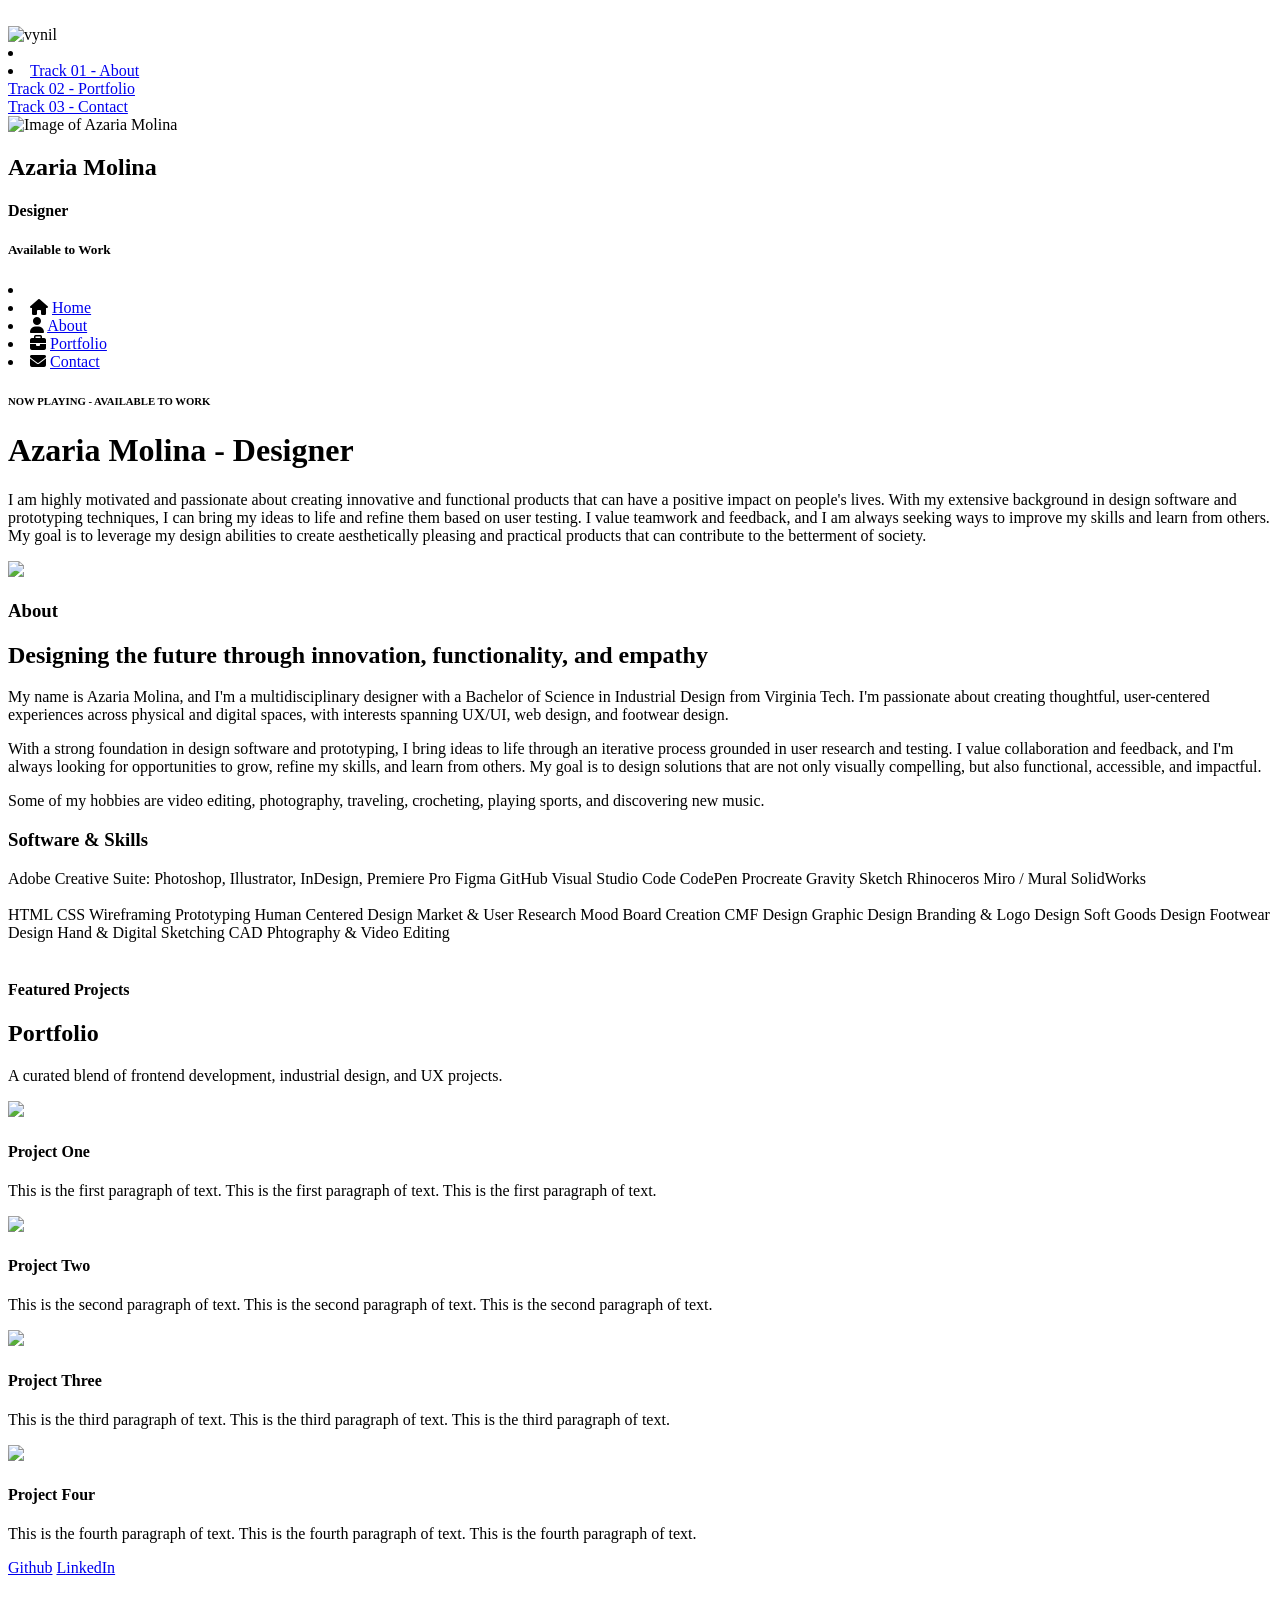
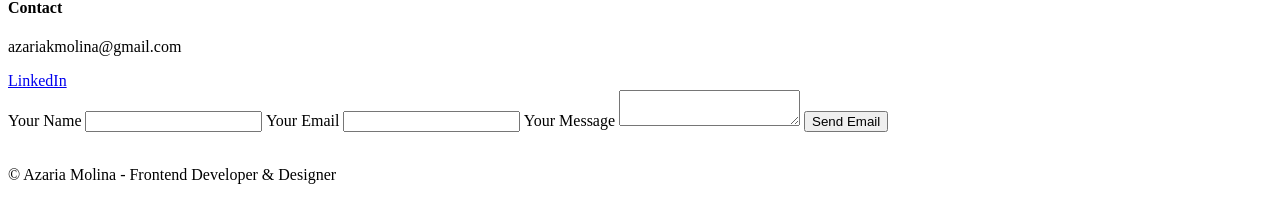
==== Azaria Molina Portfolio.html @ 1cd8e1c6 "initial commit" ====
<!DOCTYPE html>
<br><html lang="en">
<head>
    <meta charset="utf-8">
    <meta name="viewport" content="width=device-width, initial-scale=1">
    <title>Azaria Molina Portfolio</title>

    <link rel="preconnect" href="https://fonts.gstatic.com" crossorigin>
    <link href="https://fonts.googleapis.com/css2?family=Quicksand:wght@300..700&family=Work+Sans:ital,wght@0,100..900;1,100..900&display=swap" rel="stylesheet">
    <link rel="stylesheet" href="style.css">
  <link rel="stylesheet"
href="https://cdnjs.cloudflare.com/ajax/libs/font-awesome/6.5.1/css/all.min.css">
</head>

<body>
    <section>
        <header id="home">
          <img src="" alt="vynil"/>
            <li role="navigation" id="menu">
                <li>
                    <a href="#about" class="menu">Track 01 - About</a><br>
                    <a href="#portfolio" class="menu">Track 02 - Portfolio</a><br>
                    <a href="#contact" class="menu">Track 03 - Contact</a>
                </li>
            </li>
            <div class="intro">
                <img src="" alt="Image of Azaria Molina"/>
                <h2>Azaria Molina</h2>
                <h4>Designer</h4>
                <h5>Available to Work</h5>
            </div>
        </header>
    </section>
    <section>
        <header>
            <nav>
                <li role="navigation" id="menu">
                    <li>
                      <i class="fa-solid fa-house" id="icon"></i>
                        <a href="#home" class="menu">Home</a>
                    </li>
                    <li>
                      <i class="fa-solid fa-user" id="icon"></i>
                        <a href="#about" class="menu">About</a>
                    </li>
                    <li>
                      <i class="fa-solid fa-briefcase" id="icon"></i>
                        <a href="#portfolio" class="menu">Portfolio</a>
                    </li>
                    <li>
                      <i class="fa-solid fa-envelope" id="icon"></i>
                        <a href="#contact" class="menu">Contact</a>
                    </li>
                </li>
            </nav> 
        </header>
    </section>
    <main>
    <h6>NOW PLAYING - AVAILABLE TO WORK</h6>
    <h1>Azaria Molina - Designer</h1>
        <div id="shortbio">
            <p>I am highly motivated and passionate about creating innovative and functional products that can have a positive impact on people's lives. With my extensive background in design software and prototyping techniques, I can bring my ideas to life and refine them based on user testing. I value teamwork and feedback, and I am always seeking ways to improve my skills and learn from others. My goal is to leverage my design abilities to create aesthetically pleasing and practical products that can contribute to the betterment of society.</p>
        </div>
      <div class="about-section">
        <div class="about-image">
          <img src="https://picsum.photos/400/500?random=5">
          </div>
          <div id="about" class="about">
            <h3>About</h3>
            <h2>Designing the future through innovation, functionality, and empathy</h2>
            <p>My name is Azaria Molina, and I'm a multidisciplinary designer with a Bachelor of Science in Industrial Design from Virginia Tech. I'm passionate about creating thoughtful, user-centered experiences across physical and digital spaces, with interests spanning UX/UI, web design, and footwear design.</p>
            <p>With a strong foundation in design software and prototyping, I bring ideas to life through an iterative process grounded in user research and testing. I value collaboration and feedback, and I'm always looking for opportunities to grow, refine my skills, and learn from others. My goal is to design solutions that are not only visually compelling, but also functional, accessible, and impactful.</p>
            <p>Some of my hobbies are video editing, photography, traveling, crocheting, playing sports, and discovering new music.</p>
        </div>
        </div>

    <div id="ss">
        <div class="sstitle">
            <h3>Software & Skills</h3>
        </div>
        
        <div class=software>
            <span>Adobe Creative Suite: Photoshop, Illustrator, InDesign, Premiere Pro</span>
            <span>Figma</span>
            <span>GitHub</span>
            <span>Visual Studio Code</span>
            <span>CodePen</span>
            <span>Procreate</span>
            <span>Gravity Sketch</span>
            <span>Rhinoceros</span>
            <span>Miro / Mural</span>
            <span>SolidWorks</span>
        </div><br>

        <div class=skills>
            <span>HTML</span>
            <span>CSS</span>
            <span>Wireframing</span>
            <span>Prototyping</span>
            <span>Human Centered Design</span>
            <span>Market & User Research</span>
            <span>Mood Board Creation</span>
            <span>CMF Design</span>
            <span>Graphic Design</span>
            <span>Branding & Logo Design</span>
            <span>Soft Goods Design</span>
            <span>Footwear Design</span>
            <span>Hand & Digital Sketching</span>
            <span>CAD</span>
            <span>Phtography & Video Editing</span>
        </div><br>
    </div>
        
    <section class="portfolio-section">
        
    <div class="portfolio-title" id="portfolio">
        <h4>Featured Projects</h4>
        <h2>Portfolio</h2>
        <p>A curated blend of frontend development, industrial design, and UX projects.</p>
        </div>
        
        <div class="portfolio-grid">
        
        <div class="portfolio-card">
            <img src="https://picsum.photos/400/500?random=1">
            <h4>Project One</h4>
            <p>This is the first paragraph of text. This is the first paragraph of text. This is the first paragraph of text.<p>
        </div>

        <div class="portfolio-card">
            <img src="https://picsum.photos/400/500?random=2">
            <h4>Project Two</h4>
            <p>This is the second paragraph of text. This is the second paragraph of text. This is the second paragraph of text.<p>
        </div>  
    
        <div class="portfolio-card">
            <img src="https://picsum.photos/400/500?random=3">
            <h4>Project Three</h4>
            <p>This is the third paragraph of text. This is the third paragraph of text. This is the third paragraph of text.<p>
        </div>
        
        <div class="portfolio-card">
            <img src="https://picsum.photos/400/500?random=4">
            <h4>Project Four</h4>
            <p>This is the fourth paragraph of text. This is the fourth paragraph of text. This
is the fourth paragraph of text.<p>
            </div> 
        </div>
        
        <div class="gitlink">
                <a target="_blank" class="portlinks" href="https://github.com/azariamolina">Github</a>
                <a target="_blank" class="portlinks" href="https://www.linkedin.com/in/azaria-molina/">LinkedIn</a>
        </div>
    
        </section>

        <div id="contact" class="contact">
            <h4>Contact</h4>
                <p>azariakmolina@gmail.com</p>
                <a target="_blank" href="https://www.linkedin.com/in/azaria-molina/">LinkedIn</a>
        </div>
        
        <div>
        <label for="name"> Your Name </label><input type="text" id="name" name="your_name"> 
        
        
        <label for="email"> Your Email </label><input type="text" id="email" name="your_email"> 
        
        <label for="email"> Your Message </label> <textarea id="message" id="your_message"></textarea>
        <button type="submit">Send Email</button>
        </div>

        <div>
            <a href="" target="_blank">
                <img src="">
            </a>
        </div>
    </main>

    <footer>
        <div class="footer">
        <p>&copy Azaria Molina - Frontend Developer & Designer</p>
        </div>
    </footer>




</body>
</html>
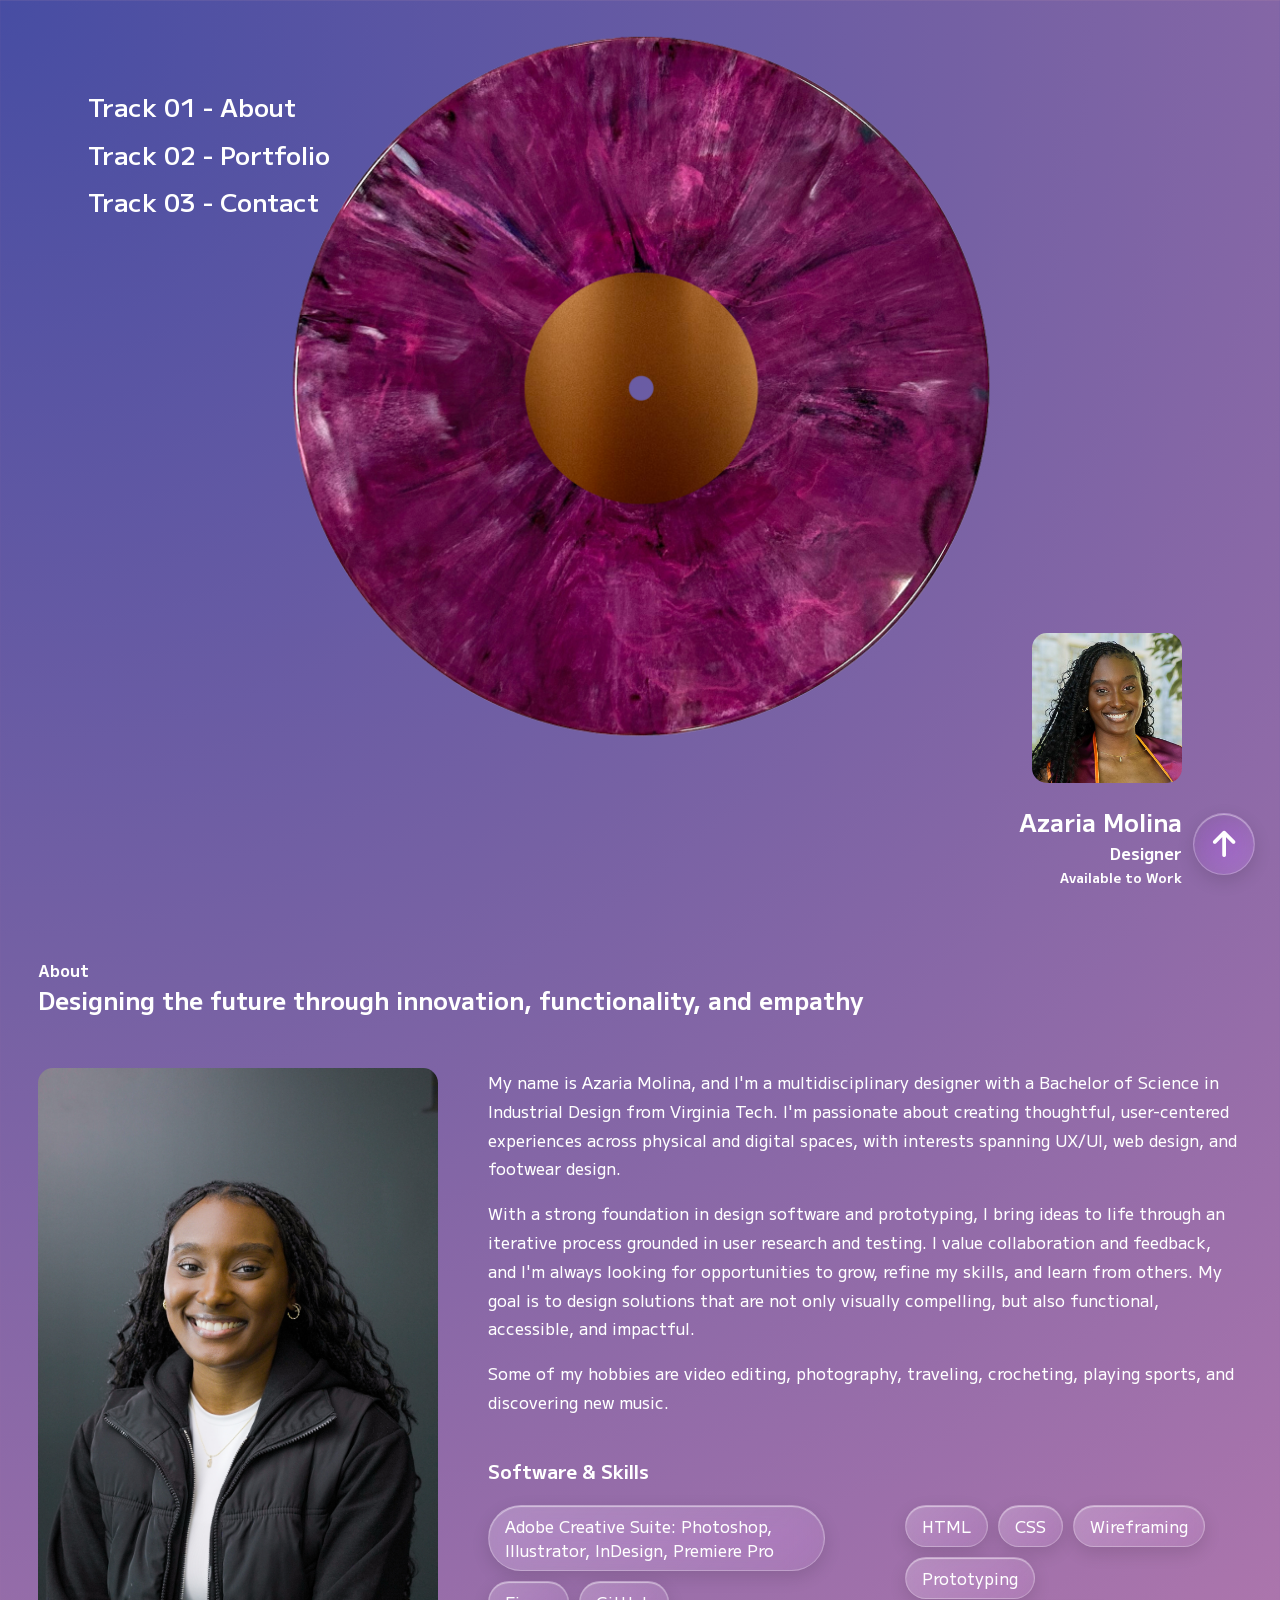
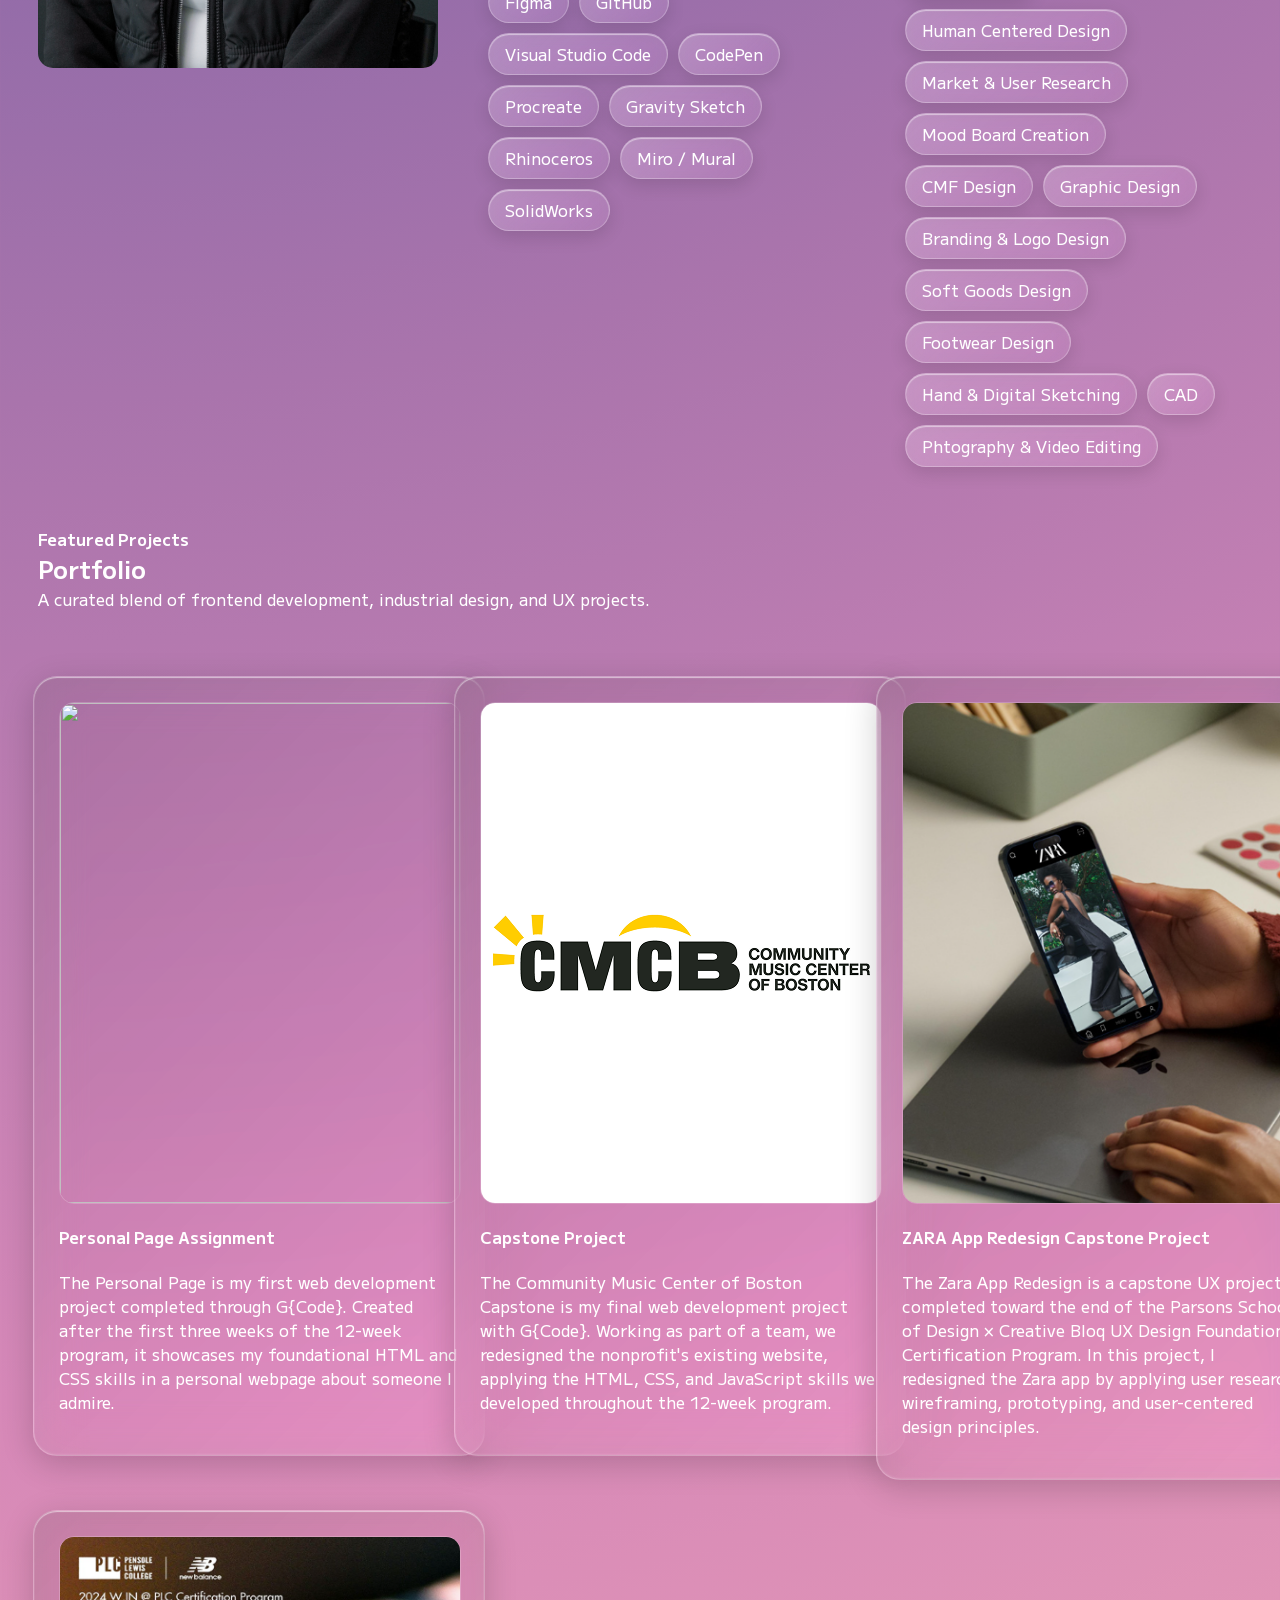
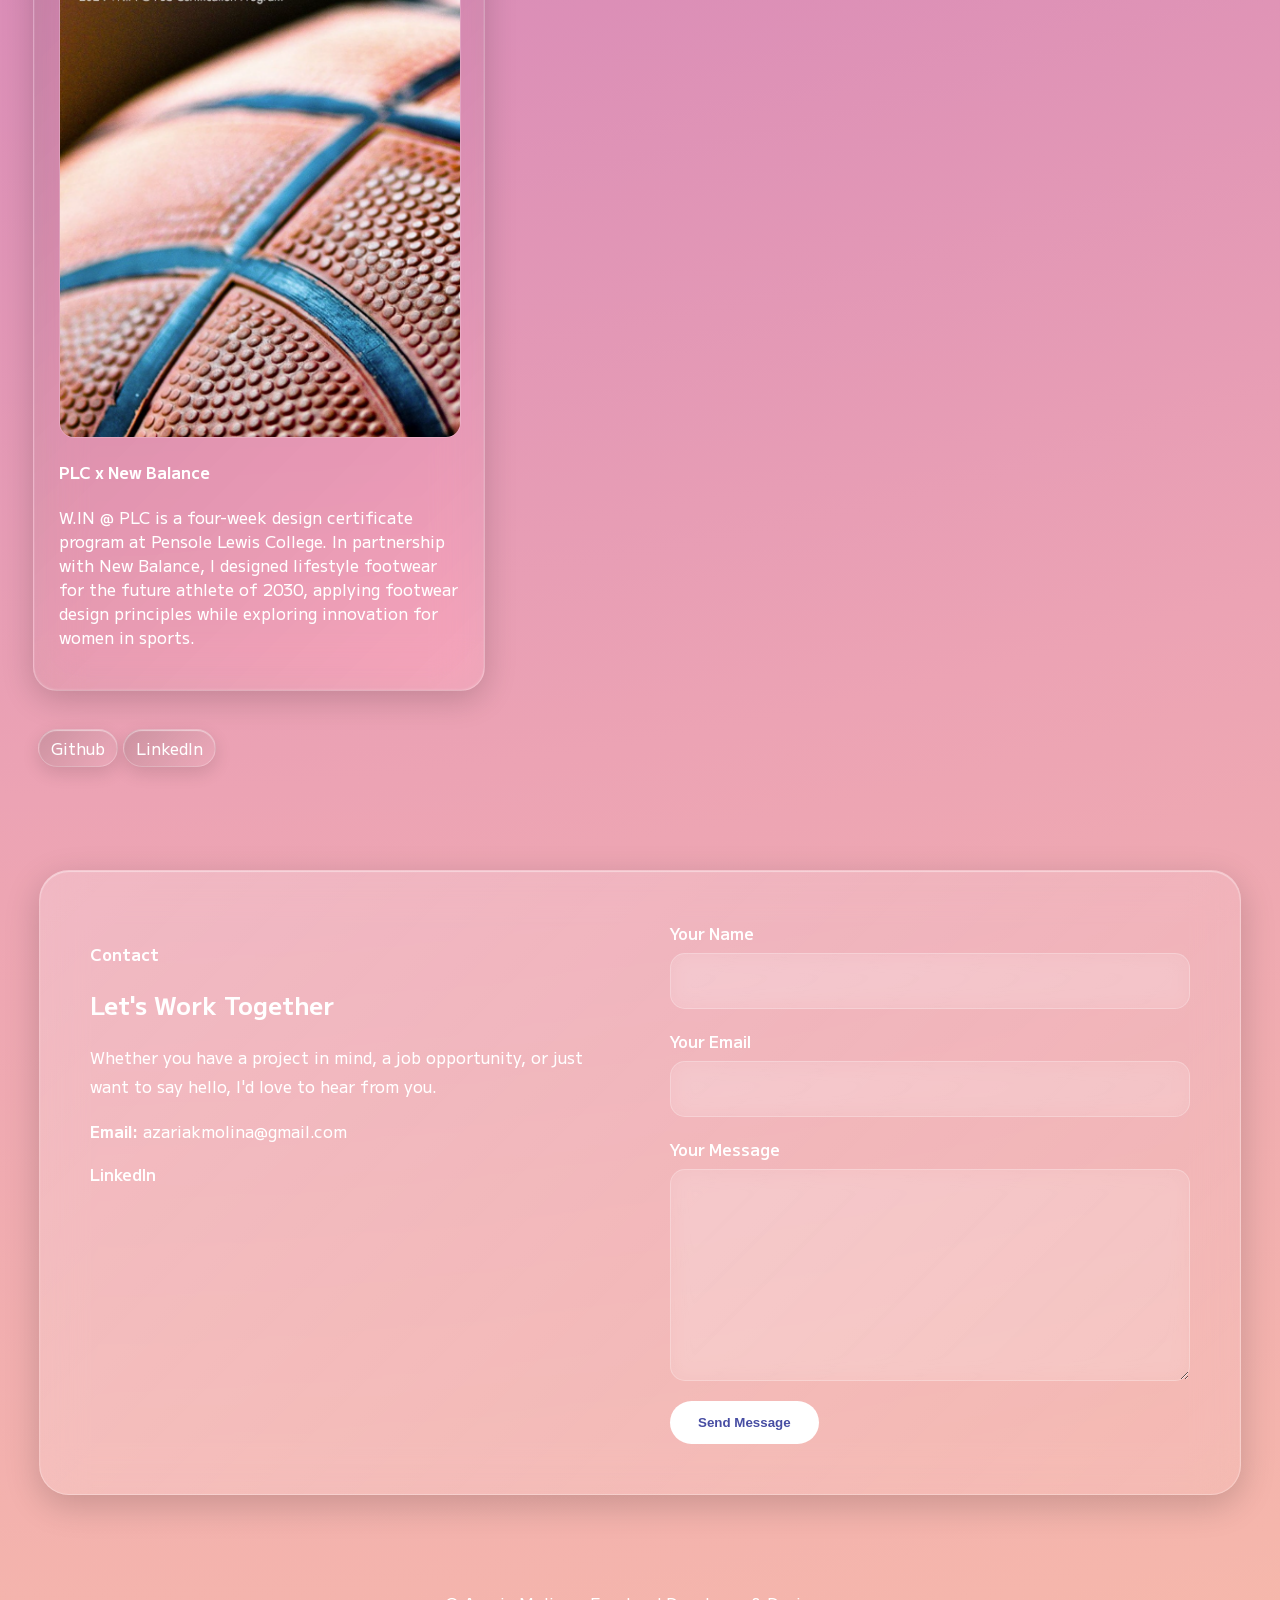
==== commit 41a4173b: "update" ====
--- a/Azaria Molina Portfolio.html
+++ b/Azaria Molina Portfolio.html
@@ -1,115 +1,100 @@
 <!DOCTYPE html>
-<br><html lang="en">
+<html lang="en">
 <head>
     <meta charset="utf-8">
     <meta name="viewport" content="width=device-width, initial-scale=1">
     <title>Azaria Molina Portfolio</title>
 
     <link rel="preconnect" href="https://fonts.gstatic.com" crossorigin>
-    <link href="https://fonts.googleapis.com/css2?family=Quicksand:wght@300..700&family=Work+Sans:ital,wght@0,100..900;1,100..900&display=swap" rel="stylesheet">
-    <link rel="stylesheet" href="style.css">
-  <link rel="stylesheet"
-href="https://cdnjs.cloudflare.com/ajax/libs/font-awesome/6.5.1/css/all.min.css">
+    <link href="https://fonts.googleapis.com/css2?family=M+PLUS+1:wght@318&display=swap" rel="stylesheet">
+    <link rel="stylesheet" href="Azaria Molina Portfolio.css">
+    <link rel="stylesheet" href="https://cdnjs.cloudflare.com/ajax/libs/font-awesome/6.5.1/css/all.min.css">
 </head>
 
 <body>
+    <!--Main Menu-->
     <section>
         <header id="home">
-          <img src="" alt="vynil"/>
-            <li role="navigation" id="menu">
-                <li>
-                    <a href="#about" class="menu">Track 01 - About</a><br>
-                    <a href="#portfolio" class="menu">Track 02 - Portfolio</a><br>
-                    <a href="#contact" class="menu">Track 03 - Contact</a>
-                </li>
-            </li>
+            <div class="menu1">
+                <a href="#about">Track 01 - About</a>
+                <a href="#portfolio">Track 02 - Portfolio</a>
+                <a href="#contact">Track 03 - Contact</a>
+            </div>
+
+            <div class="vinyl">
+                <img src="Portfolio/portfoliovinyl.png" alt="vinyl"/>
+            </div>
             <div class="intro">
-                <img src="" alt="Image of Azaria Molina"/>
+                <img src="Portfolio/image1.jpg" alt="Image of Azaria Molina"/>
                 <h2>Azaria Molina</h2>
                 <h4>Designer</h4>
                 <h5>Available to Work</h5>
             </div>
         </header>
-    </section>
-    <section>
-        <header>
-            <nav>
-                <li role="navigation" id="menu">
-                    <li>
-                      <i class="fa-solid fa-house" id="icon"></i>
-                        <a href="#home" class="menu">Home</a>
-                    </li>
-                    <li>
-                      <i class="fa-solid fa-user" id="icon"></i>
-                        <a href="#about" class="menu">About</a>
-                    </li>
-                    <li>
-                      <i class="fa-solid fa-briefcase" id="icon"></i>
-                        <a href="#portfolio" class="menu">Portfolio</a>
-                    </li>
-                    <li>
-                      <i class="fa-solid fa-envelope" id="icon"></i>
-                        <a href="#contact" class="menu">Contact</a>
-                    </li>
-                </li>
-            </nav> 
-        </header>
-    </section>
-    <main>
-    <h6>NOW PLAYING - AVAILABLE TO WORK</h6>
-    <h1>Azaria Molina - Designer</h1>
-        <div id="shortbio">
-            <p>I am highly motivated and passionate about creating innovative and functional products that can have a positive impact on people's lives. With my extensive background in design software and prototyping techniques, I can bring my ideas to life and refine them based on user testing. I value teamwork and feedback, and I am always seeking ways to improve my skills and learn from others. My goal is to leverage my design abilities to create aesthetically pleasing and practical products that can contribute to the betterment of society.</p>
-        </div>
-      <div class="about-section">
-        <div class="about-image">
-          <img src="https://picsum.photos/400/500?random=5">
-          </div>
-          <div id="about" class="about">
-            <h3>About</h3>
-            <h2>Designing the future through innovation, functionality, and empathy</h2>
-            <p>My name is Azaria Molina, and I'm a multidisciplinary designer with a Bachelor of Science in Industrial Design from Virginia Tech. I'm passionate about creating thoughtful, user-centered experiences across physical and digital spaces, with interests spanning UX/UI, web design, and footwear design.</p>
-            <p>With a strong foundation in design software and prototyping, I bring ideas to life through an iterative process grounded in user research and testing. I value collaboration and feedback, and I'm always looking for opportunities to grow, refine my skills, and learn from others. My goal is to design solutions that are not only visually compelling, but also functional, accessible, and impactful.</p>
-            <p>Some of my hobbies are video editing, photography, traveling, crocheting, playing sports, and discovering new music.</p>
-        </div>
+    </section> 
+
+    <main> 
+        <div class="about-section">
+            <div id="about" class="about">
+                <h4>About</h4>
+                <h2>Designing the future through innovation, functionality, and empathy</h2>
+            
+                <div class="about-content">
+                    <div class="about-image">
+                        <img src="Portfolio/AzariaMolina.jpg" alt="">
+                    </div> 
+                    <div class="about-right">
+                        <div class="about-text">
+                            <p>My name is Azaria Molina, and I'm a multidisciplinary designer with a Bachelor of Science in Industrial Design from Virginia Tech. I'm passionate about creating thoughtful, user-centered experiences across physical and digital spaces, with interests spanning UX/UI, web design, and footwear design.</p>
+
+                            <p>With a strong foundation in design software and prototyping, I bring ideas to life through an iterative process grounded in user research and testing. I value collaboration and feedback, and I'm always looking for opportunities to grow, refine my skills, and learn from others. My goal is to design solutions that are not only visually compelling, but also functional, accessible, and impactful.</p>
+
+                            <p>Some of my hobbies are video editing, photography, traveling, crocheting, playing sports, and discovering new music.</p>
+                            
+                            <div id="ss">
+                                <div class="sstitle">
+                                    <h3>Software & Skills</h3>
+                                </div>
+                                <div class="skill-columns">
+                                
+                                    <div class="software">
+                                        <span>Adobe Creative Suite: Photoshop, Illustrator, InDesign, Premiere Pro</span>
+                                        <span>Figma</span>
+                                        <span>GitHub</span>
+                                        <span>Visual Studio Code</span>
+                                        <span>CodePen</span>
+                                        <span>Procreate</span>
+                                        <span>Gravity Sketch</span>
+                                        <span>Rhinoceros</span>
+                                        <span>Miro / Mural</span>
+                                        <span>SolidWorks</span>
+                                    </div><br>
+
+                                    <div class="skills">
+                                        <span>HTML</span>
+                                        <span>CSS</span>
+                                        <span>Wireframing</span>
+                                        <span>Prototyping</span>
+                                        <span>Human Centered Design</span>
+                                        <span>Market & User Research</span>
+                                        <span>Mood Board Creation</span>
+                                        <span>CMF Design</span>
+                                        <span>Graphic Design</span>
+                                        <span>Branding & Logo Design</span>
+                                        <span>Soft Goods Design</span>
+                                        <span>Footwear Design</span>
+                                        <span>Hand & Digital Sketching</span>
+                                        <span>CAD</span>
+                                        <span>Phtography & Video Editing</span>
+                                    </div>
+                                </div>
+                            </div>
+                        </div>
+                    </div>
+                </div>
+            </div>
         </div>
 
-    <div id="ss">
-        <div class="sstitle">
-            <h3>Software & Skills</h3>
-        </div>
-        
-        <div class=software>
-            <span>Adobe Creative Suite: Photoshop, Illustrator, InDesign, Premiere Pro</span>
-            <span>Figma</span>
-            <span>GitHub</span>
-            <span>Visual Studio Code</span>
-            <span>CodePen</span>
-            <span>Procreate</span>
-            <span>Gravity Sketch</span>
-            <span>Rhinoceros</span>
-            <span>Miro / Mural</span>
-            <span>SolidWorks</span>
-        </div><br>
-
-        <div class=skills>
-            <span>HTML</span>
-            <span>CSS</span>
-            <span>Wireframing</span>
-            <span>Prototyping</span>
-            <span>Human Centered Design</span>
-            <span>Market & User Research</span>
-            <span>Mood Board Creation</span>
-            <span>CMF Design</span>
-            <span>Graphic Design</span>
-            <span>Branding & Logo Design</span>
-            <span>Soft Goods Design</span>
-            <span>Footwear Design</span>
-            <span>Hand & Digital Sketching</span>
-            <span>CAD</span>
-            <span>Phtography & Video Editing</span>
-        </div><br>
-    </div>
         
     <section class="portfolio-section">
         
@@ -120,30 +105,32 @@
         </div>
         
         <div class="portfolio-grid">
-        
-        <div class="portfolio-card">
-            <img src="https://picsum.photos/400/500?random=1">
-            <h4>Project One</h4>
-            <p>This is the first paragraph of text. This is the first paragraph of text. This is the first paragraph of text.<p>
-        </div>
+        <a href="https://codepen.io/Azaria-M/pen/vEXJMJY" target="_blank" class="portfolio-link">
+            <div class="portfolio-card">
+                <img src="https://thegentlewoman.co.uk/img/OFBmWGh1UFhWeVRuRStKdXZNR1B4Zz09/tgw33-solange-2000px-cover.jpg">
+                <h4>Personal Page Assignment</h4>
+                <p>The Personal Page is my first web development project completed through G{Code}. Created after the first three weeks of the 12-week program, it showcases my foundational HTML and CSS skills in a personal webpage about someone I admire.<p>
+            </div>
+        </a>
 
-        <div class="portfolio-card">
-            <img src="https://picsum.photos/400/500?random=2">
-            <h4>Project Two</h4>
-            <p>This is the second paragraph of text. This is the second paragraph of text. This is the second paragraph of text.<p>
-        </div>  
+        <a href="https://ceenotes1.github.io/Capstone-Project/Carousel.html" target="_blank" class="portfolio-link">
+            <div class="portfolio-card">
+                <img src="Portfolio/cmcb.png">
+                <h4>Capstone Project</h4>
+                <p>The Community Music Center of Boston Capstone is my final web development project with G{Code}. Working as part of a team, we redesigned the nonprofit's existing website, applying the HTML, CSS, and JavaScript skills we developed throughout the 12-week program.<p>
+            </div>
+        </a>
     
         <div class="portfolio-card">
-            <img src="https://picsum.photos/400/500?random=3">
-            <h4>Project Three</h4>
-            <p>This is the third paragraph of text. This is the third paragraph of text. This is the third paragraph of text.<p>
+            <img src="Portfolio/ux.png">
+            <h4>ZARA App Redesign Capstone Project</h4>
+            <p>The Zara App Redesign is a capstone UX project completed toward the end of the Parsons School of Design × Creative Bloq UX Design Foundations Certification Program. In this project, I redesigned the Zara app by applying user research, wireframing, prototyping, and user-centered design principles.<p>
         </div>
         
         <div class="portfolio-card">
-            <img src="https://picsum.photos/400/500?random=4">
-            <h4>Project Four</h4>
-            <p>This is the fourth paragraph of text. This is the fourth paragraph of text. This
-is the fourth paragraph of text.<p>
+            <img src="Portfolio/nb.png">
+            <h4>PLC x New Balance</h4>
+            <p>W.IN @ PLC is a four-week design certificate program at Pensole Lewis College. In partnership with New Balance, I designed lifestyle footwear for the future athlete of 2030, applying footwear design principles while exploring innovation for women in sports.<p>
             </div> 
         </div>
         
@@ -154,28 +141,49 @@
     
         </section>
 
-        <div id="contact" class="contact">
-            <h4>Contact</h4>
-                <p>azariakmolina@gmail.com</p>
-                <a target="_blank" href="https://www.linkedin.com/in/azaria-molina/">LinkedIn</a>
-        </div>
-        
-        <div>
-        <label for="name"> Your Name </label><input type="text" id="name" name="your_name"> 
-        
-        
-        <label for="email"> Your Email </label><input type="text" id="email" name="your_email"> 
-        
-        <label for="email"> Your Message </label> <textarea id="message" id="your_message"></textarea>
-        <button type="submit">Send Email</button>
-        </div>
+        <section id="contact" class="contact-section">
 
-        <div>
-            <a href="" target="_blank">
-                <img src="">
-            </a>
-        </div>
+            <div class="contact-card">
+
+                <div class="contact-info">
+                    <h4>Contact</h4>
+                    <h2>Let's Work Together</h2>
+
+                    <p>
+                        Whether you have a project in mind, a job opportunity, or just want to say hello,
+                        I'd love to hear from you.
+                    </p>
+
+                    <p><strong>Email:</strong> azariakmolina@gmail.com</p>
+
+                    <a target="_blank" href="https://www.linkedin.com/in/azaria-molina/">
+                        LinkedIn
+                    </a>
+                </div>
+
+                <form class="contact-form">
+
+                    <label for="name">Your Name</label>
+                    <input type="text" id="name" name="your_name">
+
+                    <label for="email">Your Email</label>
+                    <input type="email" id="email" name="your_email">
+
+                    <label for="message">Your Message</label>
+                    <textarea id="message" name="your_message"></textarea>
+
+                    <button type="submit">Send Message</button>
+
+                </form>
+
+            </div>
+
+        </section>
     </main>
+
+    <a href="#home" class="back-to-top">
+        <i class="fa-solid fa-arrow-up"></i>
+    </a>
 
     <footer>
         <div class="footer">
@@ -183,8 +191,5 @@
         </div>
     </footer>
 
-
-
-
 </body>
 </html>
--- a/Azaria Molina Portfolio.css
+++ b/Azaria Molina Portfolio.css
@@ -0,0 +1,616 @@
+html {
+    scroll-behavior: smooth;
+}
+
+/* Web Fonts */
+body {
+    font-family: "M Plus 1", sans-serif;
+}
+
+/* Text Styles */
+body {
+    font: 300 100%/1.5 'M Plus 1', sans-serif;
+    background-image: radial-gradient(circle at top left, #474DA3, #7661A4, #A974AC, #D688B8, #ECA3B4, #F6B8AB);
+    color: white;
+}
+p, span {
+    font: 450 100%/1.5 'M Plus 1', sans-serif;
+}
+a:visited {
+    color: black;
+}
+
+/* Main Menu */
+.menu {
+    color: white;
+    text-decoration: none;
+    font: 450 100%/1.5 'M Plus 1', sans-serif;
+}
+
+#home {
+    position: relative;
+    height: 500px; /* adjust as needed */
+}
+
+/* Top-left text */
+.menu1 {
+    position: absolute;
+    top: 80px;
+    left: 80px;
+
+    display: flex;
+    flex-direction: column;
+    gap: 10px;
+}
+
+.menu1 a {
+    text-decoration: none;
+    color: white;
+    font: 450 100%/1.5 'M Plus 1', sans-serif;
+    font-weight: 600;
+    font-size: 25px
+}
+
+/* Vinyl */
+@keyframes spin {
+    from {
+        transform: rotate(0deg);
+    }
+    to {
+        transform: rotate(360deg);
+    }
+}
+
+
+.vinyl {
+    position: absolute;
+    top: 10px;
+    left: 50%;
+    transform: translateX(-50%);
+}
+
+.vinyl img {
+    width: 740px; /* adjust size */
+    height: auto;
+    display: block;
+    animation: spin 12s linear infinite;
+}
+
+/* Name & Title */
+.intro {
+    position: absolute;
+    top: 625px;
+    right: 90px;
+
+    text-align: right;
+}
+
+.intro h2,
+.intro h4,
+.intro h5 {
+    margin: 0;
+    line-height: 1.6;
+}
+
+.intro img {
+    width: 150px;
+    height: 150px;
+    border-radius: 10%;
+    object-fit: cover;
+    margin-bottom: 15px;
+}
+
+
+/* About Section */
+
+.about-section {
+    padding: 30px;
+    margin-top: 420px;
+}
+
+.about h4,
+.about h2 {
+    margin: 0;
+}
+
+.about-content {
+    display: flex;
+    gap: 50px;
+    align-items: flex-start;
+    margin-top: 50px;
+}
+
+.about-image {
+    flex-shrink: 0;
+}
+
+.about-image img {
+    width: 400px;
+    border-radius: 15px;
+    display: block;
+}
+
+
+/* Right side of image */
+.about-right {
+    flex: 1;
+    min-width: 0;
+}
+
+
+.about-text p {
+    max-width: 100%;
+    line-height: 1.8;
+    margin-top: 0;
+}
+
+
+/* Software & Skills */
+
+#ss {
+    width: 100%;
+    margin-top: 40px;
+}
+
+
+.sstitle {
+    text-align: left;
+    margin-bottom: 20px;
+}
+
+.sstitle h3 {
+    margin: 0;
+}
+
+
+/* Makes Software and Skills side-by-side */
+
+.skill-columns {
+    display: flex;
+    gap: 40px;
+    width: 100%;
+}
+
+
+.software,
+.skills {
+    flex: 1;
+    display: flex;
+    flex-wrap: wrap;
+    align-content: flex-start;
+    gap: 10px;
+}
+
+
+
+/* Frosted bubbles */
+
+.software span,
+.skills span {
+
+    color: white;
+
+    padding: 8px 16px;
+
+    border-radius: 999px;
+
+
+    background: linear-gradient(
+        135deg,
+        rgba(255,255,255,0.22),
+        rgba(255,255,255,0.08)
+    );
+
+
+    backdrop-filter: blur(18px) saturate(120%);
+    -webkit-backdrop-filter: blur(18px) saturate(120%);
+
+
+    border: 1px solid rgba(255,255,255,0.25);
+
+
+    box-shadow:
+        0 6px 18px rgba(0,0,0,0.12),
+        inset 0 1px 1px rgba(255,255,255,0.5);
+
+
+    transition: 0.3s ease;
+}
+
+
+
+.software span:hover,
+.skills span:hover {
+
+    transform: translateY(-2px);
+
+    background: linear-gradient(
+        135deg,
+        rgba(255,255,255,0.3),
+        rgba(255,255,255,0.12)
+    );
+
+}
+
+/* Portfolio */
+.portfolio-title {
+    padding: 30px;
+}
+
+.portfolio-title h4, .portfolio-title h2, .portfolio-title p {
+    margin: 0;
+}
+
+.portfolio-grid {
+    display: grid;
+    grid-template-columns: repeat(auto-fit, minmax(400px, 1fr));
+    margin-top: 20px;
+}
+.portfolio-card {
+    position: relative;
+    overflow: hidden;
+
+    width: 400px;
+    padding: 25px;
+    margin: 15px 25px;
+
+    color: white;
+
+    /* Frosted glass */
+    background: linear-gradient(
+        135deg,
+        rgba(95, 91, 91, 0.22),
+        rgba(255,255,255,0.08)
+    );
+
+    backdrop-filter: blur(24px) saturate(120%);
+    -webkit-backdrop-filter: blur(24px) saturate(120%);
+
+    /* Glass edge */
+    border: 1px solid rgba(255, 255, 255, 0.25);
+    border-radius: 24px;
+
+    /* Soft layered shadows */
+    box-shadow:
+        0 8px 32px rgba(0, 0, 0, 0.18),
+        inset 0 1px 1px rgba(255, 255, 255, 0.55),
+        inset 0 -1px 2px rgba(255, 255, 255, 0.12);
+
+    transition: transform 0.3s ease,
+                box-shadow 0.3s ease;
+}
+
+.portfolio-card:hover {
+    transform: translateY(-8px);
+
+    box-shadow:
+        0 18px 45px rgba(0,0,0,0.25),
+        inset 0 1px 1px rgba(255,255,255,0.6),
+        inset 0 -1px 2px rgba(255,255,255,0.18);
+}
+
+.portfolio-card img {
+    display: block; 
+    margin: auto;
+    width: 400px;
+    height: 500px;
+    border-radius: 15px;
+    border: 1px solid rgba(255,255,255,0.2);
+}
+
+.portfolio-link {
+    text-decoration: none;
+    color: inherit;
+    display: block;
+}
+
+.gitlink {
+    padding: 30px;
+}
+.portlinks {
+    
+    color: white;
+    padding: 6px 12px;
+    border-radius: 50px;
+    text-decoration: none;
+    font: 450 100%/1.5 'M Plus 1', sans-serif;
+
+    background: linear-gradient(
+        135deg,
+        rgba(95, 91, 91, 0.22),
+        rgba(255,255,255,0.08)
+    );
+
+
+    backdrop-filter: blur(18px) saturate(180%);
+    -webkit-backdrop-filter: blur(18px) saturate(180%);
+
+
+    border: 1px solid rgba(255,255,255,0.25);
+
+
+    box-shadow:
+        0 6px 18px rgba(0,0,0,0.12),
+        inset 0 1px 1px rgba(255,255,255,0.5);
+
+
+    transition: 0.3s ease;
+    
+}
+
+.portlinks:hover {
+    transform: translateY(-8px);
+
+    box-shadow:
+        0 18px 45px rgba(0,0,0,0.25),
+        inset 0 1px 1px rgba(255,255,255,0.6),
+        inset 0 -1px 2px rgba(255,255,255,0.18);
+}
+/* Form */
+/* Contact Section */
+
+.contact-section {
+    padding: 80px 30px;
+}
+
+
+.contact-card {
+
+    max-width: 1100px;
+    margin: auto;
+
+    display: grid;
+    grid-template-columns: 1fr 1fr;
+    gap: 60px;
+
+    padding: 50px;
+
+    border-radius: 30px;
+
+    background: linear-gradient(
+        135deg,
+        rgba(255,255,255,.22),
+        rgba(255,255,255,.08)
+    );
+
+    backdrop-filter: blur(22px);
+    -webkit-backdrop-filter: blur(22px);
+
+    border: 1px solid rgba(255,255,255,.25);
+
+    box-shadow:
+        0 10px 35px rgba(0,0,0,.18),
+        inset 0 1px 1px rgba(255,255,255,.45);
+
+}
+
+
+.contact-info h2 {
+    margin-top: 10px;
+    margin-bottom: 20px;
+}
+
+.contact-info p {
+    line-height: 1.8;
+}
+
+.contact-info a {
+    color: white;
+    text-decoration: none;
+    font-weight: 600;
+}
+
+
+/* Form */
+
+.contact-form {
+    display: flex;
+    flex-direction: column;
+}
+
+
+.contact-form label {
+    margin-bottom: 8px;
+    font-weight: 600;
+}
+
+
+.contact-form input,
+.contact-form textarea {
+
+    margin-bottom: 20px;
+
+    padding: 15px;
+
+    border-radius: 15px;
+
+    border: 1px solid rgba(255,255,255,.25);
+
+    background: rgba(255,255,255,.10);
+
+    backdrop-filter: blur(10px);
+
+    color: white;
+
+    font-family: inherit;
+
+    font-size: 16px;
+
+}
+
+
+.contact-form textarea {
+    min-height: 180px;
+    resize: vertical;
+}
+
+
+.contact-form input::placeholder,
+.contact-form textarea::placeholder {
+    color: rgba(255,255,255,.7);
+}
+
+
+.contact-form button {
+
+    align-self: flex-start;
+    padding: 14px 28px;
+    border: none;
+    border-radius: 999px;
+    cursor: pointer;
+    background: white;
+    color: #474DA3;
+    font: 'M Plus 1', sans-serif;
+    font-weight: 700;
+    transition: .3s;
+
+}
+
+
+.contact-form button:hover {
+    transform: translateY(-3px);
+}
+
+/* Back to Top Button */
+.back-to-top {
+    position: fixed;
+    bottom: 25px;
+    right: 25px;
+    width: 60px;
+    height: 60px;
+
+    display: flex;
+    justify-content: center;
+    align-items: center;
+
+    border-radius: 100%;
+    color: white;
+    text-decoration: none;
+    font-weight: 900;
+    font-size: 30px;
+
+    background: linear-gradient(
+        135deg,
+        rgba(95, 91, 91, 0.22),
+        rgba(255,255,255,0.08)
+    );
+
+
+    backdrop-filter: blur(18px) saturate(180%);
+    -webkit-backdrop-filter: blur(18px) saturate(180%);
+
+
+    border: 1px solid rgba(255,255,255,0.25);
+
+
+    box-shadow:
+        0 6px 18px rgba(0,0,0,0.12),
+        inset 0 1px 1px rgba(255,255,255,0.5);
+}
+
+/* Footer */
+.footer {
+    text-align: center;
+}
+
+/* Media Queries */
+@media screen and (max-width: 768px) {
+
+    /* Navigation */
+    .menu1 {
+        position: static;
+        flex-direction: row;
+        justify-content: center;
+        gap: 20px;
+        margin-top: 20px;
+        text-align: center;
+    }
+
+    .menu1 a {
+        font-size: 18px;
+    }
+
+    /* Home */
+    #home {
+        height: auto;
+        display: flex;
+        flex-direction: column;
+        align-items: center;
+        padding: 30px 20px;
+    }
+
+    .vinyl {
+        position: static;
+        transform: none;
+        margin: 20px 0;
+    }
+
+    .vinyl img {
+        width: 90%;
+        max-width: 400px;
+    }
+
+    .intro {
+        position: static;
+        text-align: center;
+        margin-top: 20px;
+    }
+
+    .intro img {
+        width: 120px;
+        height: 120px;
+    }
+
+    /* About */
+    .about-section {
+        margin-top: 50px;
+        padding: 20px;
+    }
+
+    .about-content {
+        flex-direction: column;
+        align-items: center;
+        text-align: center;
+    }
+
+    .about-image img {
+        width: 100%;
+        max-width: 350px;
+    }
+
+    /* Skills */
+    .skill-columns {
+        flex-direction: column;
+        gap: 25px;
+    }
+
+    /* Portfolio */
+    .portfolio-grid {
+        grid-template-columns: 1fr;
+        justify-items: center;
+    }
+
+    .portfolio-card {
+        width: 90%;
+        margin: 15px auto;
+    }
+
+    .portfolio-card img {
+        width: 100%;
+        height: auto;
+    }
+
+    /* Contact */
+    .contact-card {
+        grid-template-columns: 1fr;
+        gap: 30px;
+        padding: 30px;
+    }
+
+    /* Button */
+    .back-to-top {
+        width: 50px;
+        height: 50px;
+        font-size: 24px;
+    }
+}
